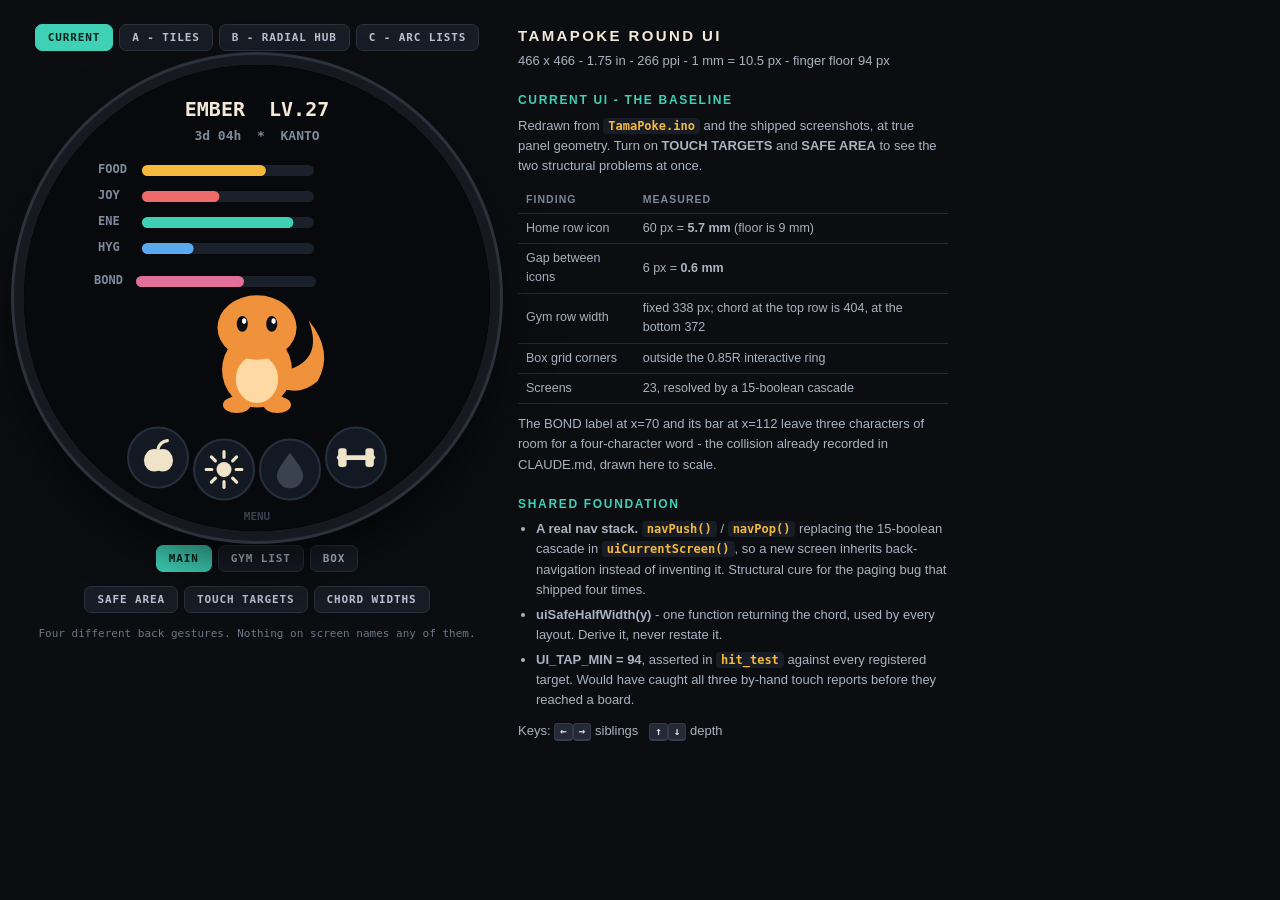
==== tools/uxproto/index.html @ 542d6758 "Round UI: a tile axis, a rim that pages, and layouts that follow the chord Two prototypes landed tog" ====
<!DOCTYPE html>
<meta charset="utf-8">
<title>TamaPoke - round UI prototypes</title>
<style>
  :root { color-scheme: dark; }
  * { box-sizing: border-box; }
  body {
    margin: 0; background: #0b0d11; color: #dfe4ec;
    font: 14px/1.55 ui-sans-serif, -apple-system, "Segoe UI", sans-serif;
    display: flex; gap: 28px; padding: 24px; align-items: flex-start;
  }
  h1 { font-size: 15px; letter-spacing: .16em; text-transform: uppercase; margin: 0 0 4px; color: #f2e9d8; }
  .sub { color: #7d8798; font-size: 12px; margin: 0 0 16px; }
  .stage { display: flex; flex-direction: column; align-items: center; gap: 14px; }
  .bezel {
    width: 466px; height: 466px; border-radius: 50%;
    background: #000; position: relative;
    box-shadow: 0 0 0 10px #16191f, 0 0 0 13px #2c313b, 0 26px 60px rgba(0,0,0,.75);
  }
  canvas { width: 466px; height: 466px; border-radius: 50%; display: block; touch-action: none; cursor: grab; }
  canvas:active { cursor: grabbing; }
  .row { display: flex; gap: 6px; flex-wrap: wrap; justify-content: center; max-width: 500px; }
  button {
    background: #171c25; color: #b9c2d1; border: 1px solid #2a323f; border-radius: 7px;
    padding: 7px 12px; font: 600 11px/1 ui-monospace, Menlo, monospace;
    letter-spacing: .08em; cursor: pointer; text-transform: uppercase;
  }
  button:hover { border-color: #3d4757; color: #e8eef8; }
  button[aria-pressed="true"] { background: #3fd0b6; border-color: #3fd0b6; color: #06231e; }
  button.alt[aria-pressed="true"] { background: #f5b93c; border-color: #f5b93c; color: #2a1c00; }
  .notes { width: 430px; }
  .notes h2 { font-size: 12px; letter-spacing: .14em; text-transform: uppercase; color: #3fd0b6; margin: 20px 0 6px; }
  .notes h2:first-child { margin-top: 0; }
  .notes p { margin: 0 0 10px; color: #aab3c2; font-size: 13px; }
  .notes ul { margin: 0 0 10px; padding-left: 18px; color: #aab3c2; font-size: 13px; }
  .notes li { margin-bottom: 5px; }
  code { font: 600 12px ui-monospace, Menlo, monospace; color: #f5b93c; background: #171c25; padding: 1px 5px; border-radius: 4px; }
  table { border-collapse: collapse; width: 100%; font-size: 12.5px; margin-bottom: 10px; }
  th, td { text-align: left; padding: 5px 8px; border-bottom: 1px solid #232a35; color: #aab3c2; }
  th { color: #7d8798; font-weight: 600; text-transform: uppercase; font-size: 10.5px; letter-spacing: .1em; }
  kbd { font: 600 11px ui-monospace, Menlo, monospace; background: #232a35; border: 1px solid #333c4a;
        border-bottom-width: 2px; border-radius: 4px; padding: 1px 5px; color: #dfe4ec; }
  .legend { font: 11px ui-monospace, Menlo, monospace; color: #6d7787; text-align: center; max-width: 470px; }
  .swatch { display: inline-block; width: 9px; height: 9px; border-radius: 2px; vertical-align: -1px; margin-right: 3px; }
</style>

<div class="stage">
  <div class="row" id="tabs"></div>
  <div class="bezel"><canvas id="cv" width="466" height="466"></canvas></div>
  <div class="row" id="views"></div>
  <div class="row" id="toggles"></div>
  <div class="legend" id="legend"></div>
</div>

<div class="notes" id="notes"></div>

<script>
// ---------------------------------------------------------------- geometry
const R = 233, CX = 233, CY = 233;
const PPMM = 466 / 1.75 / 25.4;          // 266 ppi -> 10.47 px per mm
const TAP_MIN = 94;                       // 9 mm finger floor, in px
const hc = y => Math.sqrt(Math.max(0, R * R - (y - CY) * (y - CY)));  // half chord

const C = {
  bg: '#07090c', ink: '#f2e9d8', dim: '#7f8a9b', track: '#1b212b', panel: '#131923',
  line: '#26303d', teal: '#3fd0b6', amber: '#f5b93c', rose: '#ef6a6a',
  blue: '#5aa9f0', gold: '#ffd76a', green: '#6dd36d', cream: '#efe3ca'
};

const cv = document.getElementById('cv');
const ctx = cv.getContext('2d');
const dpr = Math.min(3, window.devicePixelRatio || 1);
cv.width = 466 * dpr; cv.height = 466 * dpr; ctx.scale(dpr, dpr);

let HITS = [];   // every renderer declares its tappable areas here, per frame
let HIT_ON = true;
const hitR = (x, y, w, h, label) => HIT_ON && HITS.push({ x, y, w, h, label });
const hitC = (x, y, r, label) => HIT_ON && HITS.push({ x: x - r, y: y - r, w: r * 2, h: r * 2, label, round: true });

// ---------------------------------------------------------------- drawing
function T(txt, x, y, size, color, align = 'center', weight = 700) {
  ctx.fillStyle = color; ctx.textAlign = align; ctx.textBaseline = 'middle';
  ctx.font = `${weight} ${size}px ui-monospace, Menlo, monospace`;
  ctx.fillText(txt, x, y);
}
function ring(r, a0, a1, w, color, cap = 'butt') {
  ctx.beginPath(); ctx.arc(CX, CY, r, a0, a1);
  ctx.lineWidth = w; ctx.strokeStyle = color; ctx.lineCap = cap; ctx.stroke(); ctx.lineCap = 'butt';
}
function rrect(x, y, w, h, r, fill, stroke, lw = 2) {
  ctx.beginPath(); ctx.roundRect(x, y, w, h, r);
  if (fill) { ctx.fillStyle = fill; ctx.fill(); }
  if (stroke) { ctx.lineWidth = lw; ctx.strokeStyle = stroke; ctx.stroke(); }
}
function disc(x, y, r, fill, stroke, lw = 2) {
  ctx.beginPath(); ctx.arc(x, y, r, 0, 7);
  if (fill) { ctx.fillStyle = fill; ctx.fill(); }
  if (stroke) { ctx.lineWidth = lw; ctx.strokeStyle = stroke; ctx.stroke(); }
}
function bar(x, y, w, h, pct, color) {
  rrect(x, y, w, h, h / 2, C.track);
  if (pct > 0) rrect(x, y, Math.max(h, w * pct), h, h / 2, color);
}

// a stand-in creature; the firmware streams real PMD sprites here
function mon(x, y, s, c1 = '#f0913c', c2 = '#ffd9a3') {
  ctx.save(); ctx.translate(x, y); ctx.scale(s, s);
  ctx.fillStyle = c1;
  ctx.beginPath(); ctx.moveTo(26, 16); ctx.quadraticCurveTo(74, 6, 56, -40);
  ctx.quadraticCurveTo(84, -6, 66, 26); ctx.quadraticCurveTo(48, 42, 26, 34); ctx.fill();
  ctx.beginPath(); ctx.ellipse(-22, 52, 15, 9, 0, 0, 7); ctx.fill();
  ctx.beginPath(); ctx.ellipse(22, 52, 15, 9, 0, 0, 7); ctx.fill();
  ctx.beginPath(); ctx.ellipse(0, 14, 38, 41, 0, 0, 7); ctx.fill();
  ctx.fillStyle = c2; ctx.beginPath(); ctx.ellipse(0, 24, 23, 26, 0, 0, 7); ctx.fill();
  ctx.fillStyle = c1; ctx.beginPath(); ctx.ellipse(0, -32, 43, 35, 0, 0, 7); ctx.fill();
  ctx.fillStyle = '#0b0e13';
  ctx.beginPath(); ctx.ellipse(-16, -36, 6, 8.5, 0, 0, 7); ctx.fill();
  ctx.beginPath(); ctx.ellipse(16, -36, 6, 8.5, 0, 0, 7); ctx.fill();
  ctx.fillStyle = '#fff';
  ctx.beginPath(); ctx.ellipse(-14, -39, 2.3, 3, 0, 0, 7); ctx.fill();
  ctx.beginPath(); ctx.ellipse(18, -39, 2.3, 3, 0, 0, 7); ctx.fill();
  ctx.restore();
}

function icon(name, x, y, s, col) {
  ctx.save(); ctx.translate(x, y); ctx.scale(s / 32, s / 32);
  ctx.strokeStyle = col; ctx.fillStyle = col; ctx.lineWidth = 3.4;
  ctx.lineJoin = 'round'; ctx.lineCap = 'round';
  const P = (...pts) => { ctx.beginPath(); ctx.moveTo(pts[0], pts[1]); for (let i = 2; i < pts.length; i += 2) ctx.lineTo(pts[i], pts[i + 1]); };
  switch (name) {
    case 'food':
      ctx.beginPath(); ctx.ellipse(-4, 3, 11, 12, 0, 0, 7); ctx.fill();
      ctx.beginPath(); ctx.ellipse(5, 3, 11, 12, 0, 0, 7); ctx.fill();
      ctx.beginPath(); ctx.moveTo(0, -9); ctx.quadraticCurveTo(2, -17, 10, -18); ctx.stroke(); break;
    case 'light':
      ctx.beginPath(); ctx.arc(0, 0, 8, 0, 7); ctx.fill();
      for (let i = 0; i < 8; i++) { const a = i * Math.PI / 4; ctx.beginPath(); ctx.moveTo(Math.cos(a) * 13, Math.sin(a) * 13); ctx.lineTo(Math.cos(a) * 19, Math.sin(a) * 19); ctx.stroke(); } break;
    case 'bath':
      ctx.beginPath(); ctx.moveTo(0, -18); ctx.quadraticCurveTo(14, 0, 14, 6);
      ctx.arc(0, 6, 14, 0, Math.PI); ctx.quadraticCurveTo(-14, 0, 0, -18); ctx.fill(); break;
    case 'train':
      P(-18, 0, 18, 0); ctx.lineWidth = 5; ctx.stroke(); ctx.lineWidth = 3.4;
      rrect(-19, -10, 9, 20, 3, col); rrect(10, -10, 9, 20, 3, col); break;
    case 'party':
      ctx.beginPath(); ctx.arc(0, 0, 17, 0, 7); ctx.stroke();
      P(-17, 0, -6, 0); ctx.stroke(); P(6, 0, 17, 0); ctx.stroke();
      ctx.beginPath(); ctx.arc(0, 0, 6, 0, 7); ctx.fill(); break;
    case 'dex':
      rrect(-15, -17, 30, 34, 4, null, col, 3.4); P(-6, -17, -6, 17); ctx.stroke();
      P(1, -8, 10, -8); ctx.stroke(); P(1, 0, 10, 0); ctx.stroke(); break;
    case 'gym':
      ctx.beginPath(); ctx.moveTo(0, -18); for (let i = 1; i < 6; i++) { const a = -Math.PI / 2 + i * Math.PI / 3; ctx.lineTo(Math.cos(a) * 18, Math.sin(a) * 18); } ctx.closePath(); ctx.stroke();
      ctx.beginPath(); ctx.arc(0, 0, 7, 0, 7); ctx.fill(); break;
    case 'gear':
      ctx.beginPath(); ctx.arc(0, 0, 15, 0, 7); ctx.stroke();
      ctx.beginPath(); ctx.arc(0, 0, 6, 0, 7); ctx.stroke();
      for (let i = 0; i < 6; i++) { const a = i * Math.PI / 3; ctx.beginPath(); ctx.moveTo(Math.cos(a) * 15, Math.sin(a) * 15); ctx.lineTo(Math.cos(a) * 20, Math.sin(a) * 20); ctx.lineWidth = 6; ctx.stroke(); } break;
    case 'bag':
      rrect(-15, -8, 30, 24, 5, null, col, 3.4);
      ctx.beginPath(); ctx.arc(0, -8, 9, Math.PI, 0); ctx.stroke(); break;
    case 'back':
      P(8, -12, -8, 0, 8, 12); ctx.lineWidth = 4; ctx.stroke(); break;
  }
  ctx.restore();
}

function clipCircle() { ctx.save(); ctx.beginPath(); ctx.arc(CX, CY, R, 0, 7); ctx.clip(); }

// ---------------------------------------------------------------- state
const S = {
  proto: 'now', view: 0,
  overlays: { safe: false, targets: false, chord: false },
  tile: 2, tilePos: 2, detail: 0, detailTarget: 0,   // A
  bloom: 0, bloomTarget: 0, hubSel: -1,              // B
  scroll: 0, scrollPos: 0,                           // C
  toast: '', toastUntil: 0, flash: 0
};
const say = m => { S.toast = m; S.toastUntil = performance.now() + 1400; };

const DATA = {
  pet: { name: 'EMBER', species: 'CHARMANDER', lvl: 27, food: .72, joy: .45, ene: .88, hyg: .3, bond: .6 },
  party: [
    { n: 'BULBA', d: 'IVYSAUR', l: 41, c: '#6dd36d' }, { n: 'SQUIRT', d: 'WARTORTLE', l: 38, c: '#5aa9f0' },
    { n: 'PIKA', d: 'PIKACHU', l: 52, c: '#f5d33c' }, { n: 'ONIX', d: 'ONIX', l: 33, c: '#9aa4b2' },
    { n: '', d: '', l: 0, c: '' }, { n: 'GENGAR', d: 'GENGAR', l: 61, c: '#a878d8' }
  ],
  gyms: [
    { n: 'BROCK', t: 'ROCK', l: 14, w: 1 }, { n: 'MISTY', t: 'WATER', l: 21, w: 1 },
    { n: 'SURGE', t: 'ELECTRIC', l: 24, w: 1 }, { n: 'ERIKA', t: 'GRASS', l: 29, w: 0 },
    { n: 'KOGA', t: 'POISON', l: 43, w: 0 }, { n: 'SABRINA', t: 'PSYCHIC', l: 43, w: 0 },
    { n: 'BLAINE', t: 'FIRE', l: 47, w: 0 }, { n: 'GIOVANNI', t: 'GROUND', l: 50, w: 0 },
    { n: 'LORELEI', t: 'ICE', l: 52, w: 0 }, { n: 'BRUNO', t: 'FIGHT', l: 53, w: 0 },
    { n: 'AGATHA', t: 'GHOST', l: 54, w: 0 }, { n: 'LANCE', t: 'DRAGON', l: 56, w: 0 }
  ],
  box: [
    { n: 'RATTATA', l: 12, c: '#c08a5a' }, { n: 'PIDGEY', l: 18, c: '#d8c08a' },
    { n: 'ODDISH', l: 22, c: '#6dd36d' }, { n: '', l: 0, c: '' },
    { n: 'ABRA', l: 29, c: '#f0a0c0' }, { n: 'MACHOP', l: 31, c: '#9aa4b2' }
  ]
};

// ================================================================ CURRENT UI
function drawNow() {
  ctx.fillStyle = C.bg; ctx.fillRect(0, 0, 466, 466);
  if (S.view === 0) nowMain(); else if (S.view === 1) nowList(); else nowBox();
}

function nowMain() {
  const p = DATA.pet;
  T(p.name + '  LV.' + p.lvl, CX, 46, 20, C.ink);
  T('3d 04h  *  KANTO', CX, 72, 13, C.dim);
  const stats = [['FOOD', p.food, C.amber], ['JOY', p.joy, C.rose], ['ENE', p.ene, C.teal], ['HYG', p.hyg, C.blue]];
  stats.forEach(([n, v, col], i) => {
    const y = 100 + i * 26;
    T(n, 74, y + 5, 12, C.dim, 'left');
    bar(118, y, 172, 11, v, col);
  });
  T('BOND', 70, 216, 12, C.dim, 'left');   // the collision this file's notes describe
  bar(112, 211, 180, 11, p.bond, '#e0709a');
  mon(CX, 292, 0.92);
  // four 60 px icons at 66 px pitch, on the panel arc
  const names = ['food', 'light', 'bath', 'train'];
  names.forEach((n, i) => {
    const dx = (i - 1.5) * 66, x = CX + dx, y = 406 - dx * dx / 729;
    disc(x, y, 30, C.panel, C.line, 2);
    icon(n, x, y, 30, i === 2 ? '#3a4250' : C.cream);   // BATH greyed while asleep
    hitR(x - 30, y - 30, 60, 60, n.toUpperCase());
  });
  T('MENU', CX, 452, 11, '#39414f');
}

function nowList() {
  ctx.fillStyle = C.cream; ctx.fillRect(0, 0, 466, 466);
  T('GYMS - KANTO', CX, 44, 18, '#3a3226');
  for (let i = 0; i < 5; i++) {
    const g = DATA.gyms[i], y = 84 + i * 62;
    rrect(64, y, 338, 54, 8, g.w ? '#e2d3b4' : '#e9dcc2', '#c9b78f', 2);
    T(g.n, 78, y + 20, 17, '#3a3226', 'left');
    T(g.t + '  -  LV.' + g.l, 78, y + 40, 12, '#8a7c62', 'left');
    if (g.w) { disc(372, y + 27, 15, C.gold, '#a8862a', 2); T('*', 372, y + 27, 15, '#6b5210'); }
    hitR(64, y, 338, 54, 'ROW ' + (i + 1));
  }
  T('1 / 3   swipe: page  -  past the end: exit', CX, 424, 11, '#8a7c62');
}

function nowBox() {
  ctx.fillStyle = C.cream; ctx.fillRect(0, 0, 466, 466);
  T('BOX  1/3', CX, 40, 18, '#3a3226');
  for (let i = 0; i < 6; i++) {
    const x = 62 + (i % 2) * 178, y = 74 + ((i / 2) | 0) * 118, b = DATA.box[i];
    rrect(x, y, 164, 106, 8, '#e9dcc2', '#c9b78f', 2);
    if (b.n) {
      disc(x + 38, y + 46, 26, b.c || '#ccc');
      T(b.n, x + 72, y + 36, 12, '#3a3226', 'left');
      T('Lv.' + b.l, x + 72, y + 58, 12, '#8a7c62', 'left');
    } else T('- EMPTY -', x + 82, y + 53, 12, '#b6a88f');
    hitR(x, y, 164, 106, 'SLOT ' + (i + 1));
  }
  T('tap: back', CX, 440, 12, '#8a7c62');
}

// ================================================================ A - TILES
const TILES = ['GYM', 'PARTY', 'PET', 'DEX', 'PLAYER'];

function drawA() {
  ctx.fillStyle = C.bg; ctx.fillRect(0, 0, 466, 466);
  clipCircle();
  const off = (S.tilePos - S.tile) * 466;
  for (let d = -1; d <= 1; d++) {
    const idx = S.tile + d; if (idx < 0 || idx >= TILES.length) continue;
    ctx.save(); ctx.translate(d * 466 - off, 0);
    HIT_ON = (d === 0);
    tileBody(idx);
    HIT_ON = true;
    ctx.restore();
  }
  ctx.restore();

  // persistent chrome: a title pill at 12 o'clock, tile dots at 6 o'clock
  rrect(CX - 60, 5, 120, 27, 13, 'rgba(7,9,12,.92)');
  T(TILES[S.tile], CX, 19, 13, C.teal);
  const n = TILES.length, w = 14, gap = 8, tot = n * w + (n - 1) * gap;
  for (let i = 0; i < n; i++) {
    const x = CX - tot / 2 + i * (w + gap);
    rrect(x, 432, i === S.tile ? w + 10 : w, 6, 3, i === S.tile ? C.teal : '#2c3542');
  }
  if (S.detail > .01) drawADetail();
  T('^ DETAIL', CX, 50, 10, 'rgba(63,208,182,' + (0.55 * (1 - S.detail)) + ')');
}

function tileBody(i) {
  if (i === 0) tileGym(); else if (i === 1) tileParty();
  else if (i === 2) tilePet(); else if (i === 3) tileDex(); else tilePlayer();
}

function tilePet() {
  const p = DATA.pet;
  // care stats become rim arcs, kept in the top half so the action row stays clear
  const seg = 0.14 * Math.PI;
  [[-0.94, p.food, C.amber, 'FOOD'], [-0.78, p.joy, C.rose, 'JOY'],
   [-0.36, p.ene, C.teal, 'ENE'], [-0.20, p.hyg, C.blue, 'HYG']].forEach(([s, v, col, lbl]) => {
    const a0 = s * Math.PI;
    ring(216, a0, a0 + seg, 9, '#1a2029', 'round');
    ring(216, a0, a0 + seg * v, 9, col, 'round');
    const am = a0 + seg / 2;
    T(lbl, CX + Math.cos(am) * 188, CY + Math.sin(am) * 188, 10, col);
  });
  T(p.name, CX, 118, 24, C.ink);
  T('LV.' + p.lvl + '  ' + p.species, CX, 142, 12, C.dim);
  mon(CX, 252, 0.88);
  // home row at y~352: four 94 px targets need 392 px of chord, and only 361 exists at y=406
  ['food', 'light', 'bath', 'train'].forEach((n, i) => {
    const dx = (i - 1.5) * 98, x = CX + dx, y = 352 - dx * dx / 900;
    disc(x, y, 47, '#111823', C.line, 2);
    icon(n, x, y, 34, i === 2 ? '#39414f' : C.cream);
    hitC(x, y, 47, n.toUpperCase());
  });
}

function tileGym() {
  T('KANTO', CX, 74, 22, C.ink); T('3 / 8 BADGES', CX, 100, 12, C.dim);
  for (let i = 0; i < 8; i++) {
    const x = CX + ((i % 4) - 1.5) * 78, y = 152 + ((i / 4) | 0) * 84;
    const won = DATA.gyms[i].w;
    disc(x, y, 33, won ? '#2a2410' : '#111823', won ? C.gold : C.line, 2);
    if (won) { disc(x, y, 20, C.gold); T('*', x, y + 1, 18, '#5c4406'); }
    else T('?', x, y, 18, '#39414f');
    hitC(x, y, 33, 'BADGE ' + (i + 1));
  }
  rrect(CX - 150, 336, 300, 62, 14, '#111823', C.line, 2);
  T('NEXT: ERIKA', CX, 356, 15, C.teal);
  T('GRASS  -  LV.29  -  3 MONS', CX, 378, 11, C.dim);
  hitR(CX - 150, 336, 300, 62, 'NEXT LEADER');
}

function tileParty() {
  // six slots on a ring, rotated so nothing sits under the title pill
  DATA.party.forEach((m, i) => {
    const a = -Math.PI / 3 + i * Math.PI / 3;
    const x = CX + Math.cos(a) * 126, y = CY + Math.sin(a) * 126;
    disc(x, y, 52, m.n ? '#111823' : '#0d1219', m.n ? C.line : '#1a2029', 2);
    if (m.n) {
      disc(x, y - 12, 22, m.c);
      T(m.n.slice(0, 7), x, y + 18, 11, C.ink);
      T('L' + m.l, x, y + 34, 10, C.dim);
    } else T('+', x, y, 26, '#2c3542');
    hitC(x, y, 52, m.n || 'EMPTY');
  });
  disc(CX, CY, 46, '#0d1219', C.teal, 2);
  T('5/6', CX, CY - 8, 19, C.teal); T('BOX', CX, CY + 14, 11, C.dim);
  hitC(CX, CY, 46, 'BOX');
}

function tileDex() {
  T('POKEDEX', CX, 74, 20, C.ink);
  ring(150, -Math.PI / 2, -Math.PI / 2 + Math.PI * 2 * 0.42, 18, C.teal, 'round');
  ring(150, -Math.PI / 2 + Math.PI * 2 * 0.42, Math.PI * 1.5, 18, '#1a2029');
  T('162', CX, CY - 8, 46, C.ink); T('OF 386', CX, CY + 28, 13, C.dim);
  T('KANTO 151  JOHTO 11', CX, 388, 12, C.dim);
}

function tilePlayer() {
  T('NATHAN', CX, 74, 22, C.ink);
  disc(CX, 176, 56, '#111823', C.line, 2); T('@', CX, 176, 40, C.teal);
  [['BADGES', '3'], ['MEDALS', '7'], ['STREAK', '12d']].forEach(([k, v], i) => {
    const y = 268 + i * 50;
    T(k, 128, y, 12, C.dim, 'left'); T(v, 338, y, 16, C.ink, 'right');
  });
}

function drawADetail() {
  const t = S.detail, y0 = 466 - 466 * t;
  ctx.save(); clipCircle();
  ctx.globalAlpha = t;
  ctx.fillStyle = '#0c1119'; ctx.fillRect(0, y0, 466, 466);
  ctx.strokeStyle = C.teal; ctx.lineWidth = 2;
  ctx.beginPath(); ctx.moveTo(120, y0 + 1); ctx.lineTo(346, y0 + 1); ctx.stroke();
  ctx.translate(0, y0);
  T('MOVES', CX, 56, 18, C.teal);
  [['FLAMETHROWER', 'FIRE', 95], ['SLASH', 'NORMAL', 70], ['DRAGON RAGE', 'DRAGON', 40], ['SMOKESCREEN', 'NORMAL', 0]]
    .forEach(([n, ty, pw], i) => {
      const yy = 104 + i * 62, w = 2 * hc(yy + 24) - 34;
      rrect(CX - w / 2, yy, w, 50, 10, '#131b26', C.line, 2);
      T(n, CX - w / 2 + 16, yy + 20, 14, C.ink, 'left');
      T(ty + (pw ? '  PWR ' + pw : '  STATUS'), CX - w / 2 + 16, yy + 38, 11, C.dim, 'left');
    });
  T('v  BACK', CX, 404, 12, C.dim);
  ctx.restore();
}

// ================================================================ B - HUB
const HUB = [['food', 'FEED'], ['light', 'LIGHT'], ['bath', 'BATH'], ['train', 'TRAIN'],
             ['party', 'PARTY'], ['dex', 'DEX'], ['gym', 'GYM'], ['gear', 'SETUP']];

function drawB() {
  ctx.fillStyle = C.bg; ctx.fillRect(0, 0, 466, 466);
  const b = S.bloom, p = DATA.pet;
  ctx.globalAlpha = Math.max(0, 1 - b * 1.4);
  T(p.name + '  LV.' + p.lvl, CX, 46, 20, C.ink);
  const segs = [[-Math.PI * .92, -Math.PI * .58, p.food, C.amber],
                [-Math.PI * .42, -Math.PI * .08, p.joy, C.rose],
                [Math.PI * .08, Math.PI * .42, p.ene, C.teal],
                [Math.PI * .58, Math.PI * .92, p.hyg, C.blue]];
  segs.forEach(([a0, a1, v, col]) => {
    ring(220, a0, a1, 8, '#1a2029', 'round'); ring(220, a0, a0 + (a1 - a0) * v, 8, col, 'round');
  });
  ctx.globalAlpha = 1;
  mon(CX, CY + 30 - b * 26, 1.02 - b * .34);

  if (b > .01) {
    ctx.fillStyle = `rgba(5,7,10,${.74 * b})`;
    ctx.beginPath(); ctx.arc(CX, CY, R, 0, 7); ctx.fill();
    HUB.forEach(([ic, lbl], i) => {
      const a = -Math.PI / 2 + i * Math.PI / 4;
      const rr = 165 * b, x = CX + Math.cos(a) * rr, y = CY + Math.sin(a) * rr;
      const on = S.hubSel === i;
      ctx.globalAlpha = b;
      disc(x, y, 48, on ? '#0d2b26' : '#121a25', on ? C.teal : C.line, on ? 3 : 2);
      icon(ic, x, y - 8, 32, on ? C.teal : C.cream);
      T(lbl, x, y + 24, 10, on ? C.teal : C.dim);
      ctx.globalAlpha = 1;
      if (b > .9) hitC(x, y, 48, lbl);
    });
    ctx.globalAlpha = b;
    disc(CX, CY, 40, 'rgba(10,14,20,.9)', C.line, 2);
    icon('back', CX, CY, 30, C.dim);
    ctx.globalAlpha = 1;
    if (b > .9) hitC(CX, CY, 40, 'CLOSE');
  } else {
    T('TAP THE PET', CX, 404, 13, C.dim);
    T('* HOLD FOR ACTIONS *', CX, 430, 11, '#3a4250');
    hitC(CX, CY + 30, 84, 'PET / OPEN HUB');
  }
}

// ================================================================ C - ARCS
function drawC() {
  ctx.fillStyle = C.bg; ctx.fillRect(0, 0, 466, 466);
  if (S.view === 0) arcList(); else honeycomb();
}

function arcList() {
  clipCircle();
  const list = DATA.gyms, rowH = 78;
  for (let i = 0; i < list.length; i++) {
    const y = 112 + (i - S.scrollPos) * rowH;
    if (y < -60 || y > 526) continue;
    const d = Math.min(1, Math.abs(y - CY) / 236);
    const sc = 1 - .2 * d, al = 1 - .62 * d * d;
    const g = list[i], h = 62 * sc;
    // width comes from the NARROWER of the two corners, so no corner leaves the circle
    const w = Math.max(140, 2 * Math.min(hc(y - h / 2), hc(y + h / 2)) - 18);
    ctx.globalAlpha = al;
    rrect(CX - w / 2, y - h / 2, w, h, h / 2, g.w ? '#14201d' : '#111823', g.w ? '#27473f' : C.line, 2);
    disc(CX - w / 2 + h / 2, y, h / 2 - 7, g.w ? C.gold : '#1b2531', g.w ? '#a8862a' : '#252f3c', 2);
    if (g.w) T('*', CX - w / 2 + h / 2, y + 1, 16 * sc, '#5c4406');
    T(g.n, CX - w / 2 + h + 6, y - 8 * sc, 16 * sc, g.w ? C.teal : C.ink, 'left');
    T(g.t + '  LV.' + g.l, CX - w / 2 + h + 6, y + 11 * sc, 11 * sc, C.dim, 'left');
    T((w | 0) + 'px', CX + w / 2 - 12, y, 9 * sc, 'rgba(63,208,182,.45)', 'right');
    ctx.globalAlpha = 1;
    if (d < .85) hitR(CX - w / 2, y - h / 2, w, h, g.n);
  }
  ctx.restore();

  rrect(CX - 78, 5, 156, 27, 13, 'rgba(7,9,12,.92)');
  T('KANTO LADDER', CX, 19, 12, C.teal);
  // the rim doubles as scrollbar and scroll surface: an arc, because a straight
  // bar is thinnest exactly where the list is longest
  const a0 = -Math.PI * .30, a1 = Math.PI * .30;
  ring(210, a0, a1, 42, 'rgba(63,208,182,.05)');
  const maxS = Math.max(1, list.length - 5), frac = S.scrollPos / maxS;
  const span = (a1 - a0) * (5 / list.length);
  ring(222, a0, a1, 6, '#1b2530', 'round');
  ring(222, a0 + (a1 - a0 - span) * frac, a0 + (a1 - a0 - span) * frac + span, 6, C.teal, 'round');
  [[a0, -1], [a1, 1]].forEach(([a, d]) => {
    const x = CX + Math.cos(a) * 198, y = CY + Math.sin(a) * 198;
    ctx.strokeStyle = '#39414f'; ctx.lineWidth = 2.5; ctx.lineCap = 'round';
    ctx.beginPath(); ctx.moveTo(x - 6, y + 4 * d); ctx.lineTo(x, y - 3 * d); ctx.lineTo(x + 6, y + 4 * d); ctx.stroke();
  });
}

function honeycomb() {
  rrect(CX - 44, 5, 88, 27, 13, 'rgba(7,9,12,.92)');
  T('BOX', CX, 19, 13, C.teal);
  DATA.box.forEach((b, i) => {
    const a = -Math.PI / 3 + i * Math.PI / 3;
    const x = CX + Math.cos(a) * 126, y = CY + Math.sin(a) * 126;
    disc(x, y, 56, b.n ? '#111823' : '#0c1118', b.n ? C.line : '#182029', 2);
    if (b.n) {
      disc(x, y - 14, 24, b.c); T(b.n.slice(0, 8), x, y + 20, 11, C.ink); T('LV.' + b.l, x, y + 37, 10, C.dim);
    } else T('+', x, y, 28, '#2c3542');
    hitC(x, y, 56, b.n || 'EMPTY');
  });
  disc(CX, CY, 44, '#0c1118', C.teal, 2);
  T('1/3', CX, CY - 7, 19, C.teal); T('PAGE', CX, CY + 14, 10, C.dim);
  hitC(CX, CY, 44, 'PAGE');
  T('v  BACK', CX, 446, 11, '#39414f');
}

// ================================================================ overlays
function drawOverlays() {
  const o = S.overlays;
  if (o.safe) {
    ctx.setLineDash([6, 6]);
    ctx.strokeStyle = 'rgba(90,169,240,.55)'; ctx.lineWidth = 1.5;
    ctx.strokeRect(68, 68, 330, 330);                       // inscribed square
    ctx.strokeStyle = 'rgba(245,185,60,.5)';
    ctx.beginPath(); ctx.arc(CX, CY, R * .9, 0, 7); ctx.stroke();   // text ring
    ctx.strokeStyle = 'rgba(239,106,106,.5)';
    ctx.beginPath(); ctx.arc(CX, CY, R * .85, 0, 7); ctx.stroke();  // interactive ring
    ctx.setLineDash([]);
    T('INSCRIBED SQUARE 330', CX, 60, 9, 'rgba(90,169,240,.9)');
  }
  if (o.chord) {
    ctx.strokeStyle = 'rgba(63,208,182,.28)'; ctx.lineWidth = 1;
    for (let y = 40; y <= 426; y += 44) {
      const w = hc(y);
      ctx.beginPath(); ctx.moveTo(CX - w, y); ctx.lineTo(CX + w, y); ctx.stroke();
      T((w * 2) | 0, CX + w - 20, y - 9, 9, 'rgba(63,208,182,.75)', 'right');
    }
  }
  if (o.targets) {
    HITS.forEach(h => {
      const m = Math.min(h.w, h.h);
      const col = m >= TAP_MIN ? 'rgba(109,211,109,.95)' : m >= 78 ? 'rgba(245,185,60,.95)' : 'rgba(239,106,106,.95)';
      ctx.strokeStyle = col; ctx.lineWidth = 2; ctx.setLineDash([4, 4]);
      if (h.round) { ctx.beginPath(); ctx.arc(h.x + h.w / 2, h.y + h.h / 2, h.w / 2, 0, 7); ctx.stroke(); }
      else ctx.strokeRect(h.x, h.y, h.w, h.h);
      ctx.setLineDash([]);
      T((m / PPMM).toFixed(1) + 'mm', h.x + h.w / 2, h.y + h.h / 2, 10, col);
    });
  }
}

// ================================================================ frame
function frame() {
  const now = performance.now();
  S.tilePos += (S.tile - S.tilePos) * .22;
  S.detail += (S.detailTarget - S.detail) * .22;
  S.bloom += (S.bloomTarget - S.bloom) * .24;
  S.scrollPos += (S.scroll - S.scrollPos) * .2;
  HITS = [];
  ctx.save(); ctx.beginPath(); ctx.arc(CX, CY, R, 0, 7); ctx.clip();
  ctx.fillStyle = '#000'; ctx.fillRect(0, 0, 466, 466);
  if (S.proto === 'now') drawNow(); else if (S.proto === 'a') drawA();
  else if (S.proto === 'b') drawB(); else drawC();
  drawOverlays();
  if (S.flash > 0) {
    ctx.fillStyle = `rgba(63,208,182,${S.flash * .1})`; ctx.fillRect(0, 0, 466, 466); S.flash -= .05;
  }
  if (now < S.toastUntil) {
    const a = Math.min(1, (S.toastUntil - now) / 300);
    ctx.globalAlpha = a;
    rrect(CX - 118, 392, 236, 34, 17, 'rgba(10,14,20,.94)', C.teal, 2);
    T(S.toast, CX, 409, 12, C.teal);
    ctx.globalAlpha = 1;
  }
  ctx.restore();
  requestAnimationFrame(frame);
}

// ================================================================ input
let ptr = null;
cv.addEventListener('pointerdown', e => {
  const r = cv.getBoundingClientRect();
  const x = (e.clientX - r.left) * 466 / r.width, y = (e.clientY - r.top) * 466 / r.height;
  const rad = Math.hypot(x - CX, y - CY);
  ptr = { x, y, x0: x, y0: y, t: performance.now(), rim: rad > 188, a0: Math.atan2(y - CY, x - CX), s0: S.scroll };
  cv.setPointerCapture(e.pointerId);
});
cv.addEventListener('pointermove', e => {
  if (!ptr) return;
  const r = cv.getBoundingClientRect();
  ptr.x = (e.clientX - r.left) * 466 / r.width; ptr.y = (e.clientY - r.top) * 466 / r.height;
  if (ptr.rim && S.proto === 'c' && S.view === 0) {
    let da = Math.atan2(ptr.y - CY, ptr.x - CX) - ptr.a0;
    while (da > Math.PI) da -= 2 * Math.PI; while (da < -Math.PI) da += 2 * Math.PI;
    S.scroll = clamp(ptr.s0 + da * 3.2, 0, Math.max(1, DATA.gyms.length - 5));
  }
});
cv.addEventListener('pointerup', () => {
  if (!ptr) return;
  const dx = ptr.x - ptr.x0, dy = ptr.y - ptr.y0, dt = performance.now() - ptr.t;
  const rim = ptr.rim, p = ptr; ptr = null;
  if (rim && S.proto === 'c' && S.view === 0) return;
  if (Math.abs(dx) > 40 && Math.abs(dy) < 40 && dt < 900) return onSwipe(dx > 0 ? 1 : -1);
  if (Math.abs(dy) > 40 && Math.abs(dx) < 40 && dt < 900) return onSwipeV(dy > 0 ? 1 : -1);
  if (Math.abs(dx) < 22 && Math.abs(dy) < 22) onTap(p.x, p.y);
});
const clamp = (v, a, b) => v < a ? a : v > b ? b : v;

function onTap(x, y) {
  S.flash = 1;
  if (S.proto === 'b') {
    if (S.bloomTarget < .5) { S.bloomTarget = 1; S.hubSel = -1; return; }
    const rad = Math.hypot(x - CX, y - CY);
    if (rad < 60) { S.bloomTarget = 0; return; }
    let best = -1, bd = 1e9;
    HUB.forEach((h, i) => {
      const a = -Math.PI / 2 + i * Math.PI / 4;
      const d = Math.hypot(x - (CX + Math.cos(a) * 165), y - (CY + Math.sin(a) * 165));
      if (d < 48 && d < bd) { bd = d; best = i; }
    });
    if (best >= 0) { S.hubSel = best; say(HUB[best][1]); }
    return;
  }
  const h = HITS.find(t => t.round
    ? Math.hypot(x - (t.x + t.w / 2), y - (t.y + t.h / 2)) <= t.w / 2
    : x >= t.x && x <= t.x + t.w && y >= t.y && y <= t.y + t.h);
  if (h) say(h.label);
  else if (S.proto === 'now' && S.view === 2) say('BACK (tap anywhere)');
}

function onSwipe(dir) {
  if (S.proto === 'a') {
    if (S.detailTarget) return say('DETAIL: no horizontal');
    const n = clamp(S.tile - dir, 0, TILES.length - 1);
    if (n === S.tile) { say('END OF ROW - bumps, never exits'); S.tilePos += dir * 12; }
    S.tile = n; return;
  }
  if (S.proto === 'c') { say(S.view === 0 ? 'HORIZONTAL FREE' : 'PAGE'); return; }
  if (S.proto === 'now') say(dir > 0 ? 'SWIPE R = exit / party' : 'SWIPE L = page or exit');
}
function onSwipeV(dir) {
  if (S.proto === 'a') { S.detailTarget = dir > 0 ? 0 : 1; say(dir > 0 ? 'BACK' : 'DETAIL'); return; }
  if (S.proto === 'b') { S.bloomTarget = dir > 0 ? 0 : 1; return; }
  if (S.proto === 'c') { if (dir > 0) say('BACK'); else say('DETAIL'); return; }
  say('SWIPE V = card / player');
}
addEventListener('keydown', e => {
  if (e.key === 'ArrowRight') onSwipe(-1); else if (e.key === 'ArrowLeft') onSwipe(1);
  else if (e.key === 'ArrowUp') onSwipeV(-1); else if (e.key === 'ArrowDown') onSwipeV(1);
});

// ================================================================ shell
const PROTOS = {
  now: {
    label: 'CURRENT', views: ['MAIN', 'GYM LIST', 'BOX'],
    legend: 'Four different back gestures. Nothing on screen names any of them.',
    notes: `<h2>Current UI - the baseline</h2>
    <p>Redrawn from <code>TamaPoke.ino</code> and the shipped screenshots, at true panel geometry.
    Turn on <b>TOUCH TARGETS</b> and <b>SAFE AREA</b> to see the two structural problems at once.</p>
    <table><tr><th>Finding</th><th>Measured</th></tr>
    <tr><td>Home row icon</td><td>60 px = <b>5.7 mm</b> (floor is 9 mm)</td></tr>
    <tr><td>Gap between icons</td><td>6 px = <b>0.6 mm</b></td></tr>
    <tr><td>Gym row width</td><td>fixed 338 px; chord at the top row is 404, at the bottom 372</td></tr>
    <tr><td>Box grid corners</td><td>outside the 0.85R interactive ring</td></tr>
    <tr><td>Screens</td><td>23, resolved by a 15-boolean cascade</td></tr></table>
    <p>The BOND label at x=70 and its bar at x=112 leave three characters of room for a
    four-character word - the collision already recorded in CLAUDE.md, drawn here to scale.</p>`
  },
  a: {
    label: 'A - TILES', views: [],
    legend: 'Drag / arrows. Horizontal = siblings (bumps at the ends). Up = detail, down = back.',
    notes: `<h2>A - Watch face + tiles</h2>
    <p>Five peer tiles on one horizontal axis, the pet in the middle. The axis is <b>always drawn</b>
    as the dot row at 6 o'clock, so the navigation documents itself - the thing today's four hidden
    swipes cannot do.</p>
    <ul>
      <li><b>Horizontal bumps, never exits.</b> Try swiping past GYM or PLAYER. This removes
      "page off the end to close", which is the same gesture meaning two things today.</li>
      <li><b>Vertical is depth, and only depth.</b> Up opens detail on whatever tile is in front of
      you, down closes it. One gesture, one meaning, every screen.</li>
      <li><b>Care stats become rim arcs.</b> Four bars stacked in the middle waste the widest part of
      the circle; arcs live in the part no rectangular layout can use, and read at a glance.</li>
      <li><b>The home row moved up to y=352.</b> Four 94 px targets need 392 px of chord; at the
      current y=406 only 361 px exists. This is why the icons are 60 px today - the old position
      could not fit finger-sized ones.</li>
      <li><b>Party is a ring of six</b> around a BOX hub: 112 px targets, no wasted corners.</li>
    </ul>
    <p>Depth never exceeds 2, because tiles are peers rather than a hierarchy.</p>
    <p><b>One honest finding this mock produced:</b> four 94 px targets in one row reach radius 222,
    outside the 0.85R (198 px) interactive ring. Three would fit comfortably. So a finger-safe home
    row on this panel is <i>three</i> actions, not four - which is the strongest argument for B,
    where a ring of eight is all inside 213.</p>`
  },
  b: {
    label: 'B - RADIAL HUB', views: [],
    legend: 'Tap the pet to bloom. Tap an icon to select, centre to close. Down also closes.',
    notes: `<h2>B - Radial hub</h2>
    <p>The circle <i>is</i> the menu. Eight actions at 45 degree intervals on radius 165, each a
    <b>96 px disc</b> - over the 9 mm floor with 30 px of clear space between neighbours, so a
    fumble cannot land on the wrong one.</p>
    <ul>
      <li><b>Replaces three things at once</b>: <code>SCR_MENU</code>, the four hidden main-screen
      swipes, and the cramped four-icon home row.</li>
      <li><b>Radial separation beats linear.</b> A vertical list puts targets 1 px apart on one axis;
      a ring separates them on two, which is what makes 8 items safe at this size.</li>
      <li><b>The pet stays visible</b> in the middle and the ring dims the background, so the hub
      reads as an overlay rather than a screen change - no orientation is lost.</li>
      <li><b>Cost:</b> it is the one idea here that must be taught. A single bloom animation on
      first boot, and the "* HOLD FOR ACTIONS *" hint until first use, covers it.</li>
    </ul>
    <p>Turn on <b>TOUCH TARGETS</b> with the hub open: all eight are green, which no arrangement of
    eight items in a list on this panel achieves.</p>`
  },
  c: {
    label: 'C - ARC LISTS', views: ['GYM LADDER', 'BOX'],
    legend: 'Drag the outer ring to scroll (the highlighted band). Tap a row to select.',
    notes: `<h2>C - Arc list + rim scroll</h2>
    <p>Keeps the information architecture; changes only how lists are drawn. Applies to the gym
    ladder, box, bag, move picker, party and dex in one change.</p>
    <ul>
      <li><b>Row width follows the chord</b>: <code>w(y) = 2 sqrt(233^2 - (y-233)^2) - 30</code>.
      Compare with CURRENT / GYM LIST, where all five rows are 338 px and the middle one throws away
      66 px of usable width.</li>
      <li><b>Rows scale to 0.8 and fade toward the rim</b>, which reads as a physical drum and gives
      free depth cues - the edge rows look intentional instead of accidentally short.</li>
      <li><b>The scrollbar is an arc</b> at 2-4 o'clock. A straight bar is at its thinnest exactly
      where the list is longest, and it shows position but not extent.</li>
      <li><b>Rim drag scrolls</b>, content taps select. The board has no crown
      (<code>rtcbat.h</code> exposes only <code>pwrShortPressed()</code>), so an arc drag in the
      outer 45 px is the software substitute - spatially unambiguous, cannot collide with a tap.</li>
      <li><b>BOX becomes a hex ring</b>: six 112 px cells around a page hub. The same 6 slots per
      page as today, at 4.4x the target area, with the corners the round panel does not have
      simply not used.</li>
    </ul>`
  }
};

const tabs = document.getElementById('tabs'), views = document.getElementById('views'),
      toggles = document.getElementById('toggles'), notes = document.getElementById('notes'),
      legend = document.getElementById('legend');

Object.entries(PROTOS).forEach(([k, v]) => {
  const b = document.createElement('button');
  b.textContent = v.label; b.onclick = () => setProto(k); b.dataset.k = k;
  tabs.appendChild(b);
});
[['safe', 'SAFE AREA'], ['targets', 'TOUCH TARGETS'], ['chord', 'CHORD WIDTHS']].forEach(([k, l]) => {
  const b = document.createElement('button');
  b.className = 'alt'; b.textContent = l;
  b.onclick = () => { S.overlays[k] = !S.overlays[k]; b.setAttribute('aria-pressed', S.overlays[k]); };
  b.setAttribute('aria-pressed', 'false');
  toggles.appendChild(b);
});

function setProto(k) {
  S.proto = k; S.view = 0; S.detailTarget = 0; S.detail = 0;
  S.bloomTarget = 0; S.bloom = 0; S.tile = 2; S.tilePos = 2; S.scroll = 0; S.scrollPos = 0;
  [...tabs.children].forEach(b => b.setAttribute('aria-pressed', b.dataset.k === k));
  views.innerHTML = '';
  PROTOS[k].views.forEach((label, i) => {
    const b = document.createElement('button');
    b.textContent = label;
    b.onclick = () => { S.view = i; [...views.children].forEach((c, j) => c.setAttribute('aria-pressed', j === i)); };
    b.setAttribute('aria-pressed', i === 0);
    views.appendChild(b);
  });
  legend.textContent = PROTOS[k].legend;
  notes.innerHTML = `<h1>TamaPoke round UI</h1>
    <p class="sub">466 x 466 - 1.75 in - 266 ppi - 1 mm = 10.5 px - finger floor 94 px</p>` + PROTOS[k].notes +
    `<h2>Shared foundation</h2>
    <ul>
      <li><b>A real nav stack.</b> <code>navPush()</code> / <code>navPop()</code> replacing the
      15-boolean cascade in <code>uiCurrentScreen()</code>, so a new screen inherits back-navigation
      instead of inventing it. Structural cure for the paging bug that shipped four times.</li>
      <li><b>uiSafeHalfWidth(y)</b> - one function returning the chord, used by every layout.
      Derive it, never restate it.</li>
      <li><b>UI_TAP_MIN = 94</b>, asserted in <code>hit_test</code> against every registered target.
      Would have caught all three by-hand touch reports before they reached a board.</li>
    </ul>
    <p class="sub">Keys: <kbd>&larr;</kbd><kbd>&rarr;</kbd> siblings &nbsp; <kbd>&uarr;</kbd><kbd>&darr;</kbd> depth</p>`;
}
setProto('now');
frame();
</script>
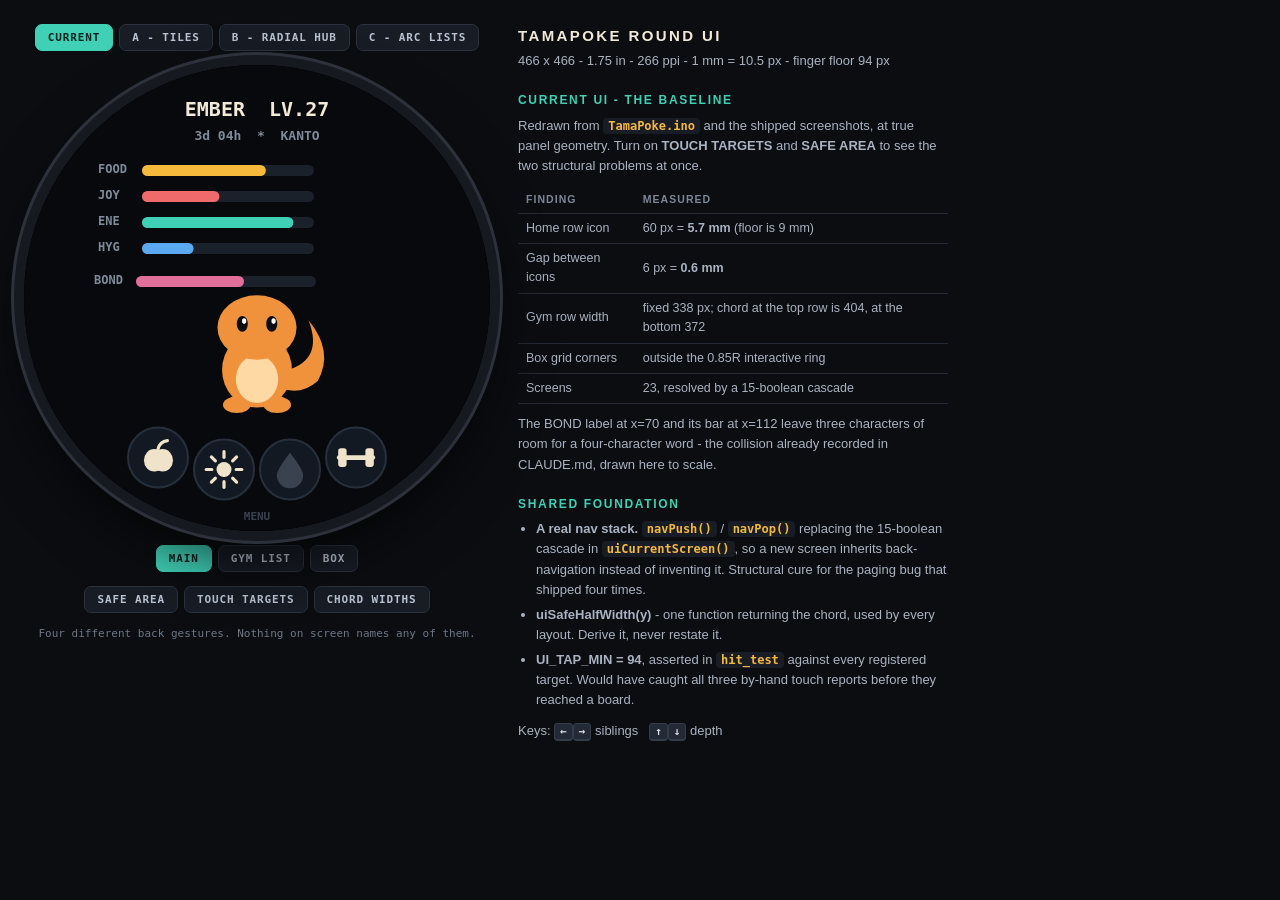
==== commit 632eb4b4: "Finish round UI and publish v3.14" ====
--- a/tools/uxproto/index.html
+++ b/tools/uxproto/index.html
@@ -308,11 +308,12 @@
   T(p.name, CX, 118, 24, C.ink);
   T('LV.' + p.lvl + '  ' + p.species, CX, 142, 12, C.dim);
   mon(CX, 252, 0.88);
-  // home row at y~352: four 94 px targets need 392 px of chord, and only 361 exists at y=406
+  // Compact-button pattern: 72 px graphic inside a 94 px hit disc.
+  const home = [[92, 352], [186, 370], [280, 370], [374, 352]];
   ['food', 'light', 'bath', 'train'].forEach((n, i) => {
-    const dx = (i - 1.5) * 98, x = CX + dx, y = 352 - dx * dx / 900;
-    disc(x, y, 47, '#111823', C.line, 2);
-    icon(n, x, y, 34, i === 2 ? '#39414f' : C.cream);
+    const [x, y] = home[i];
+    disc(x, y, 36, '#111823', C.line, 2);
+    icon(n, x, y, 28, i === 2 ? '#39414f' : C.cream);
     hitC(x, y, 47, n.toUpperCase());
   });
 }
@@ -663,16 +664,15 @@
       you, down closes it. One gesture, one meaning, every screen.</li>
       <li><b>Care stats become rim arcs.</b> Four bars stacked in the middle waste the widest part of
       the circle; arcs live in the part no rectangular layout can use, and read at a glance.</li>
-      <li><b>The home row moved up to y=352.</b> Four 94 px targets need 392 px of chord; at the
-      current y=406 only 361 px exists. This is why the icons are 60 px today - the old position
-      could not fit finger-sized ones.</li>
+      <li><b>The home row moved up and separated graphic from target.</b> Four visible 72 px
+      buttons sit inside tangent 94 px hit discs. Wear OS explicitly uses this compact-button
+      pattern: a smaller graphic does not require a smaller touch target.</li>
       <li><b>Party is a ring of six</b> around a BOX hub: 112 px targets, no wasted corners.</li>
     </ul>
     <p>Depth never exceeds 2, because tiles are peers rather than a hierarchy.</p>
-    <p><b>One honest finding this mock produced:</b> four 94 px targets in one row reach radius 222,
-    outside the 0.85R (198 px) interactive ring. Three would fit comfortably. So a finger-safe home
-    row on this panel is <i>three</i> actions, not four - which is the strongest argument for B,
-    where a ring of eight is all inside 213.</p>`
+    <p>The first pass made the visible buttons as large as their hit areas, which looked heavy.
+    The implementation now follows Wear OS compact buttons: 72 px graphics inside 94 px targets.
+    <code>hit_test</code> checks the target discs remain tangent, distinct and fully on glass.</p>`,
   },
   b: {
     label: 'B - RADIAL HUB', views: [],
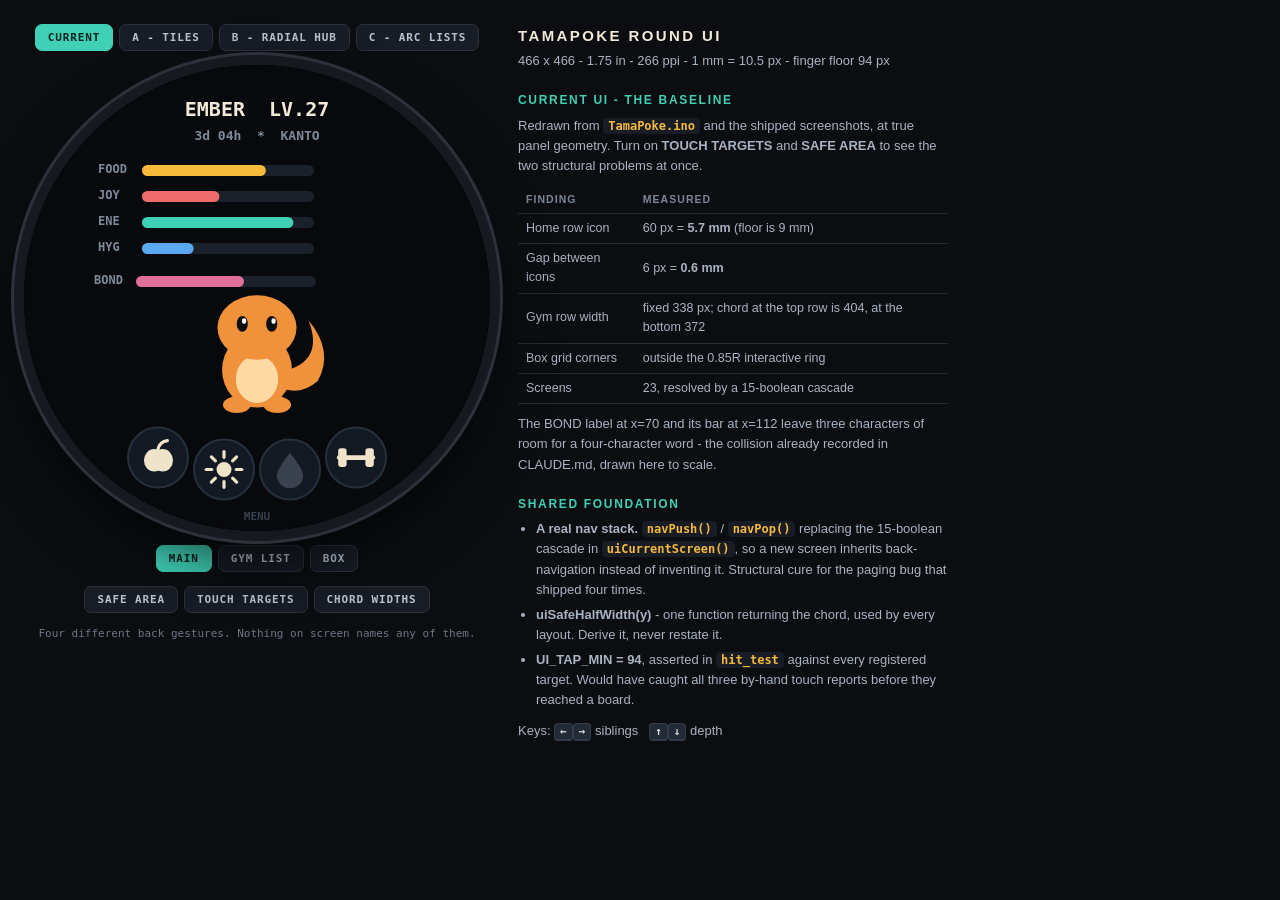
==== commit e7fc43c5: "bump" ====
--- a/tools/uxproto/index.html
+++ b/tools/uxproto/index.html
@@ -260,7 +260,7 @@
 }
 
 // ================================================================ A - TILES
-const TILES = ['GYM', 'PARTY', 'PET', 'DEX', 'PLAYER'];
+const TILES = ['PLAYER', 'PARTY', 'PET', 'EXPLORE', 'GYM', 'DEX'];
 
 function drawA() {
   ctx.fillStyle = C.bg; ctx.fillRect(0, 0, 466, 466);
@@ -289,8 +289,9 @@
 }
 
 function tileBody(i) {
-  if (i === 0) tileGym(); else if (i === 1) tileParty();
-  else if (i === 2) tilePet(); else if (i === 3) tileDex(); else tilePlayer();
+  if (i === 0) tilePlayer(); else if (i === 1) tileParty();
+  else if (i === 2) tilePet(); else if (i === 3) tileExplore();
+  else if (i === 4) tileGym(); else tileDex();
 }
 
 function tilePet() {
@@ -316,6 +317,20 @@
     icon(n, x, y, 28, i === 2 ? '#39414f' : C.cream);
     hitC(x, y, 47, n.toUpperCase());
   });
+  T('< PARTY', CX - 62, 414, 12, C.ink);
+  T('EXPLORE >', CX + 62, 414, 12, C.ink);
+}
+
+function tileExplore() {
+  T('EXPLORE', CX, 58, 24, C.ink);
+  icon('party', CX, 145, 52, C.cream);
+  rrect(CX - 92, 202, 184, 30, 10, '#111823', C.line, 2);
+  T('KANTO', CX, 217, 13, C.ink);
+  rrect(CX - 70, 246, 140, 44, 12, C.cream, C.line, 2);
+  T('EASY', CX, 268, 14, C.bg);
+  rrect(CX - 155, 306, 310, 72, 16, C.teal, C.ink, 2);
+  T('EXPLORE', CX, 342, 22, C.bg);
+  hitR(CX - 155, 295, 310, 94, 'START EXPLORING');
 }
 
 function tileGym() {
@@ -654,11 +669,11 @@
     label: 'A - TILES', views: [],
     legend: 'Drag / arrows. Horizontal = siblings (bumps at the ends). Up = detail, down = back.',
     notes: `<h2>A - Watch face + tiles</h2>
-    <p>Five peer tiles on one horizontal axis, the pet in the middle. The axis is <b>always drawn</b>
-    as the dot row at 6 o'clock, so the navigation documents itself - the thing today's four hidden
-    swipes cannot do.</p>
+    <p>Six peer tiles on one horizontal axis, with EXPLORE promoted out of the gym ladder. The axis
+    is <b>always drawn</b> as the dot row at 6 o'clock, and the pet names PARTY and EXPLORE beside
+    it so the navigation is visible before somebody already knows to swipe.</p>
     <ul>
-      <li><b>Horizontal bumps, never exits.</b> Try swiping past GYM or PLAYER. This removes
+      <li><b>Horizontal bumps, never exits.</b> Try swiping past PLAYER or DEX. This removes
       "page off the end to close", which is the same gesture meaning two things today.</li>
       <li><b>Vertical is depth, and only depth.</b> Up opens detail on whatever tile is in front of
       you, down closes it. One gesture, one meaning, every screen.</li>
